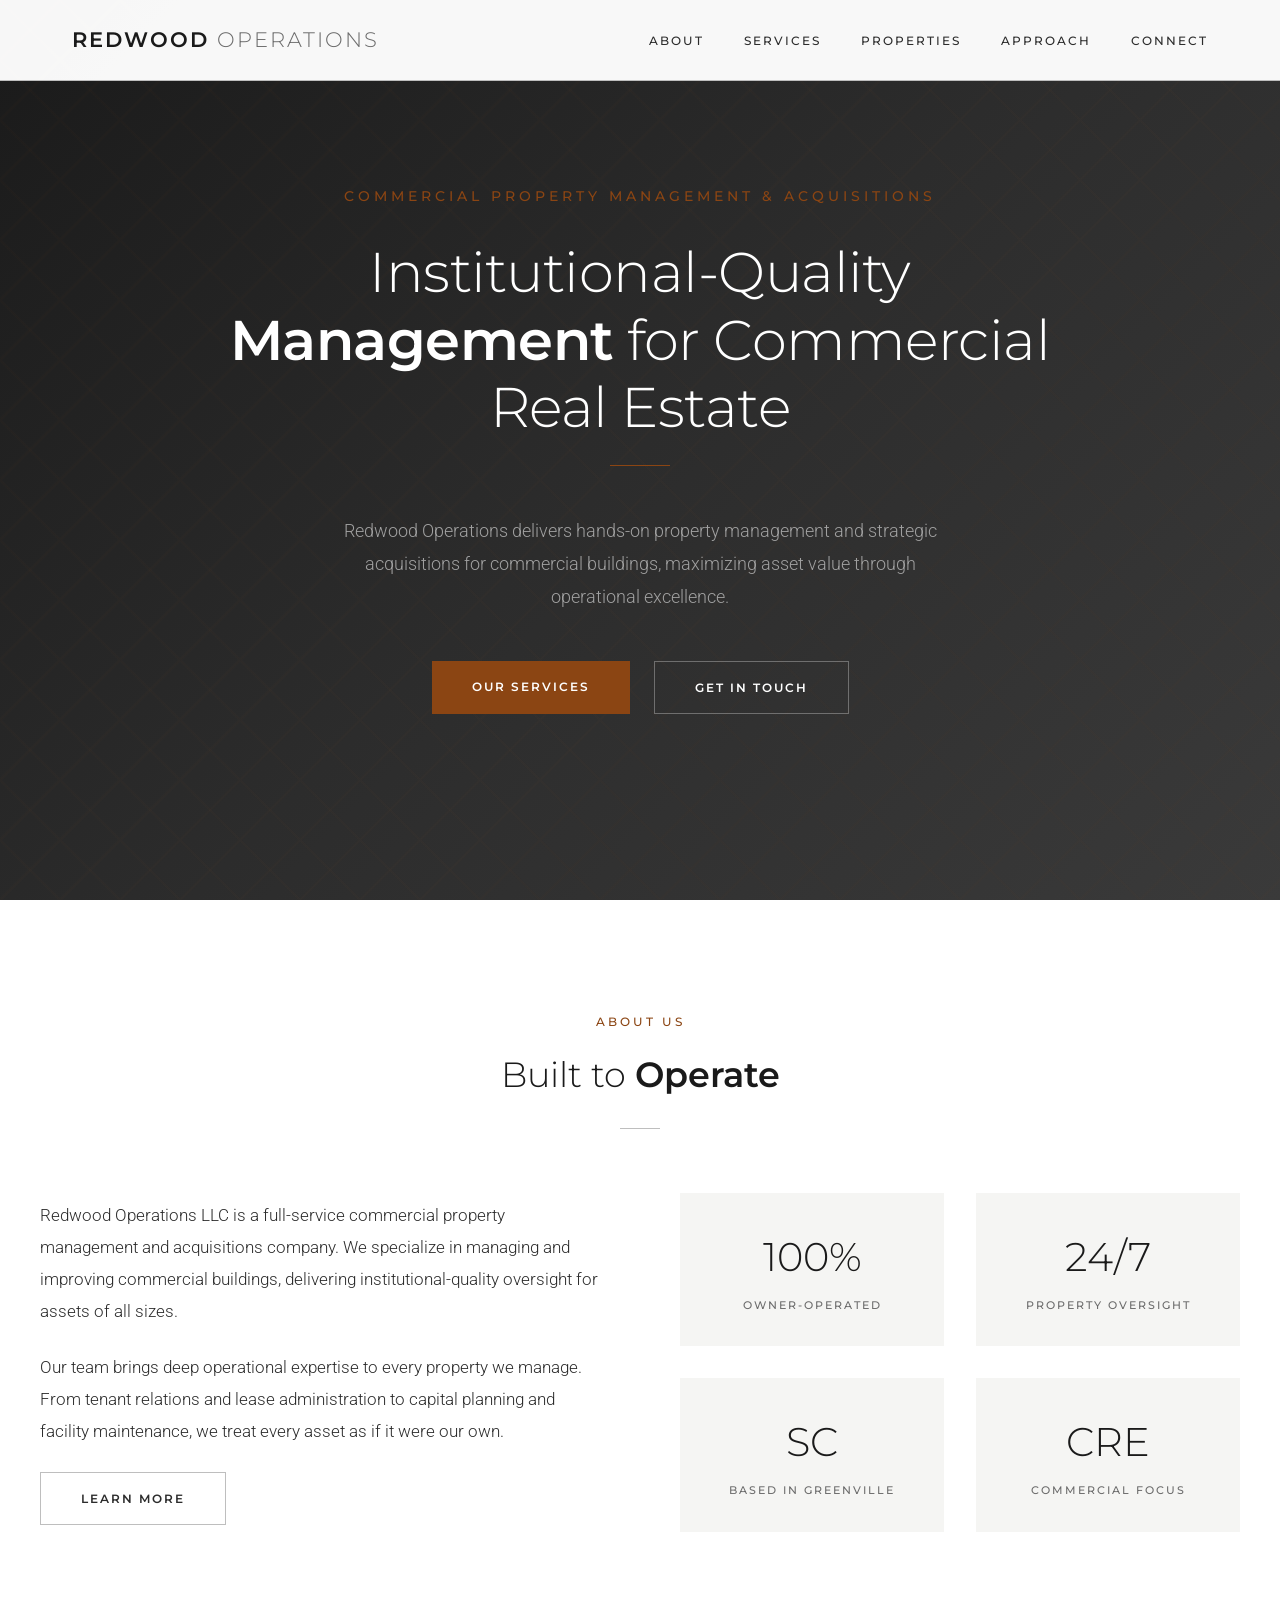
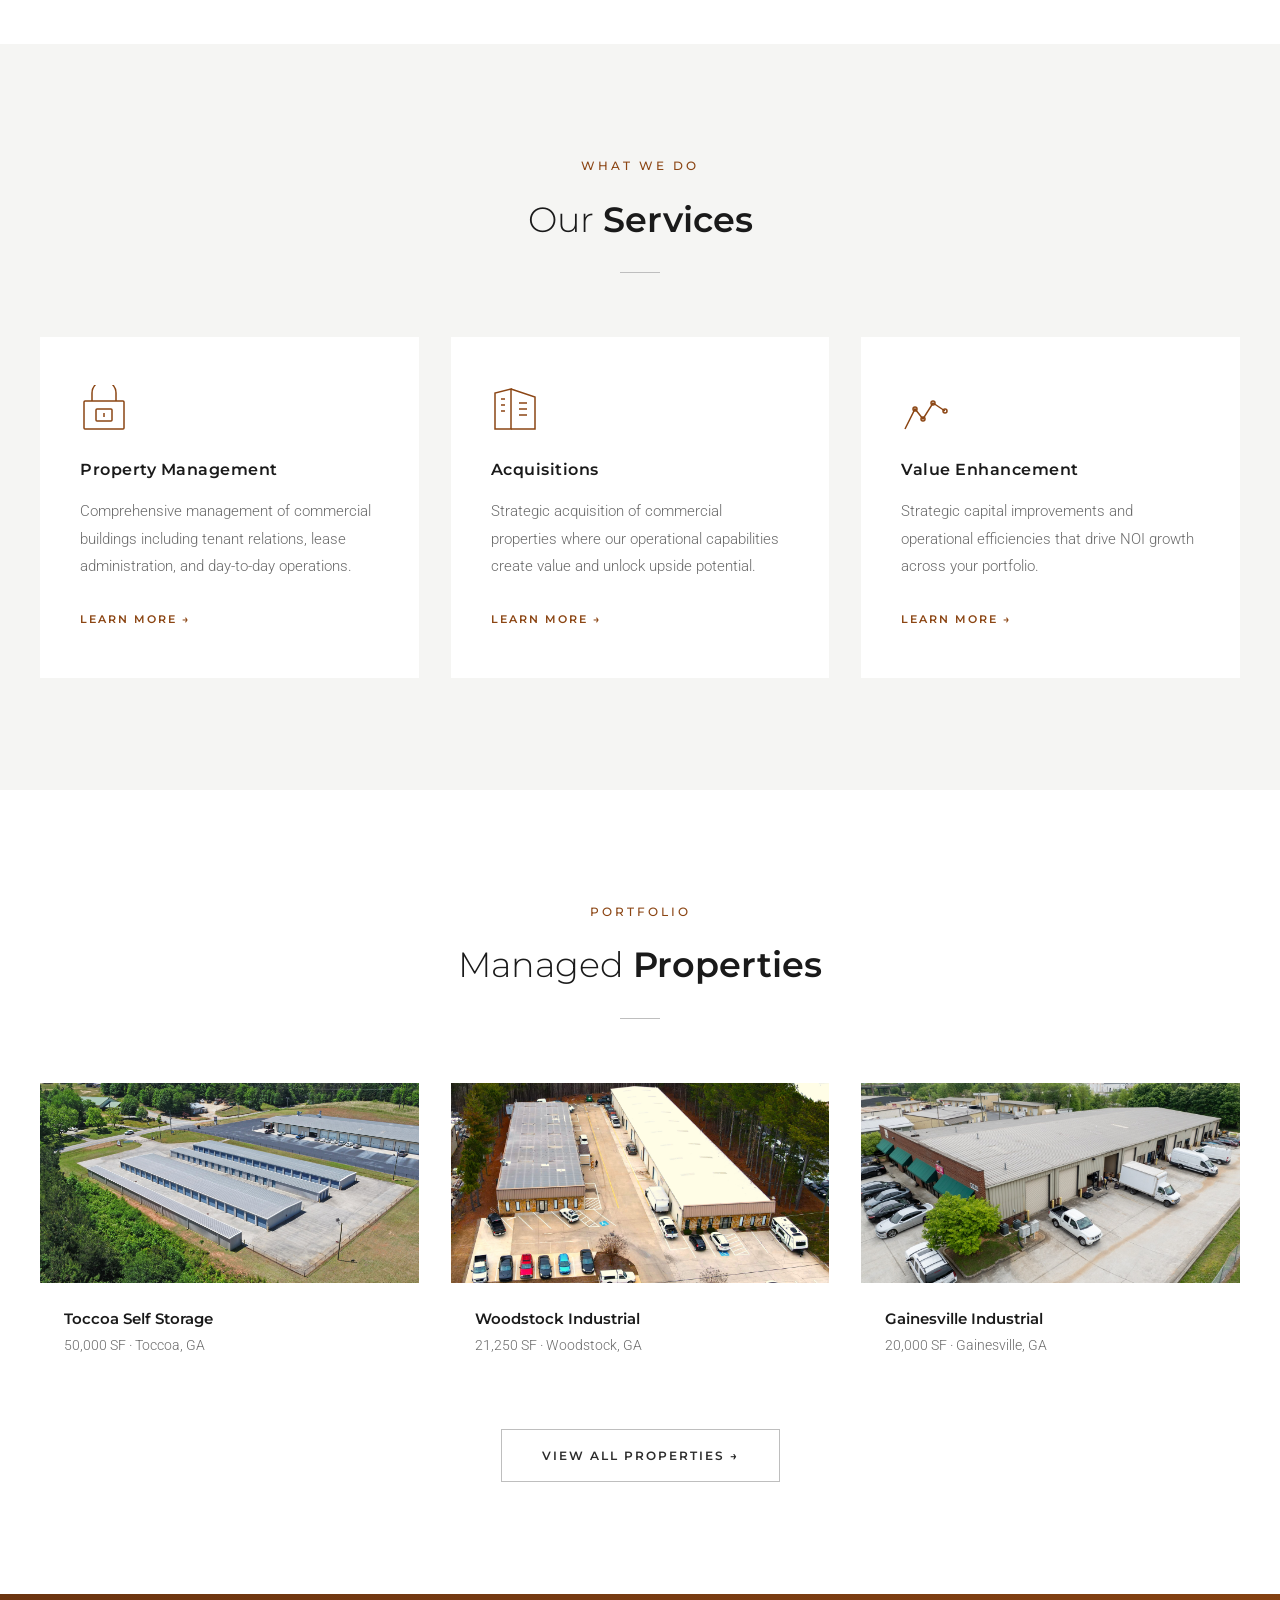
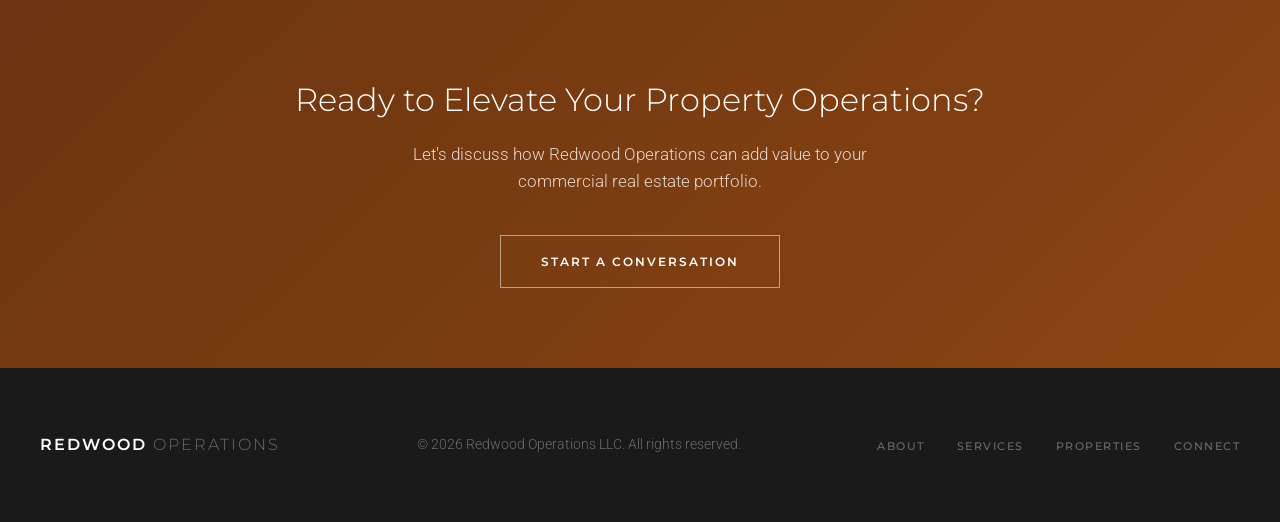
==== index.html @ e21bac78 "Initial commit: Redwood Operations website Static site for redwoodoperations.com — company pages, pr" ====
<!DOCTYPE html>
<html lang="en">
<head>
  <meta charset="UTF-8">
  <meta name="viewport" content="width=device-width, initial-scale=1.0">
  <title>Redwood Operations | Commercial Property Management & Acquisitions</title>
  <meta name="description" content="Redwood Operations LLC specializes in commercial property management and acquisitions, delivering institutional-quality oversight for commercial real estate assets.">
  <link rel="shortcut icon" type="image/x-icon" href="favicon.ico">
  <link rel="apple-touch-icon" href="apple-touch-icon.png">
  <link rel="preconnect" href="https://fonts.googleapis.com">
  <link rel="preconnect" href="https://fonts.gstatic.com" crossorigin>
  <link href="https://fonts.googleapis.com/css2?family=Montserrat:wght@300;400;500;600;700&family=Roboto:wght@300;400;500;700&display=swap" rel="stylesheet">
  <link rel="stylesheet" href="styles.css">
</head>
<body>

  <!-- Navigation -->
  <nav class="nav" id="nav">
    <div class="nav-inner">
      <a href="index.html" class="logo">Redwood <span>Operations</span></a>
      <ul class="nav-links" id="navLinks">
        <li><a href="about.html">About</a></li>
        <li><a href="services.html">Services</a></li>
        <li><a href="properties.html">Properties</a></li>
        <li><a href="approach.html">Approach</a></li>
        <li><a href="connect.html">Connect</a></li>
      </ul>
      <button class="mobile-toggle" id="mobileToggle" aria-label="Toggle navigation">
        <span></span>
        <span></span>
        <span></span>
      </button>
    </div>
  </nav>

  <!-- Hero -->
  <section class="hero" id="home">
    <div class="hero-content">
      <p class="hero-tagline">Commercial Property Management & Acquisitions</p>
      <h1>Institutional-Quality <strong>Management</strong> for Commercial Real Estate</h1>
      <div class="hero-divider"></div>
      <p class="hero-sub">Redwood Operations delivers hands-on property management and strategic acquisitions for commercial buildings, maximizing asset value through operational excellence.</p>
      <div class="btn-group">
        <a href="services.html" class="btn btn-primary">Our Services</a>
        <a href="connect.html" class="btn btn-outline">Get in Touch</a>
      </div>
    </div>
  </section>

  <!-- About Preview -->
  <section class="section about" id="about">
    <div class="section-inner">
      <div class="section-header">
        <p class="section-label">About Us</p>
        <h2 class="section-title">Built to <strong>Operate</strong></h2>
        <div class="section-divider"></div>
      </div>
      <div class="about-grid">
        <div class="about-text">
          <p>Redwood Operations LLC is a full-service commercial property management and acquisitions company. We specialize in managing and improving commercial buildings, delivering institutional-quality oversight for assets of all sizes.</p>
          <p>Our team brings deep operational expertise to every property we manage. From tenant relations and lease administration to capital planning and facility maintenance, we treat every asset as if it were our own.</p>
          <a href="about.html" class="btn btn-outline-dark">Learn More</a>
        </div>
        <div class="about-stats">
          <div class="stat">
            <div class="stat-number">100%</div>
            <div class="stat-label">Owner-Operated</div>
          </div>
          <div class="stat">
            <div class="stat-number">24/7</div>
            <div class="stat-label">Property Oversight</div>
          </div>
          <div class="stat">
            <div class="stat-number">SC</div>
            <div class="stat-label">Based in Greenville</div>
          </div>
          <div class="stat">
            <div class="stat-number">CRE</div>
            <div class="stat-label">Commercial Focus</div>
          </div>
        </div>
      </div>
    </div>
  </section>

  <!-- Services Preview -->
  <section class="section services">
    <div class="section-inner">
      <div class="section-header">
        <p class="section-label">What We Do</p>
        <h2 class="section-title">Our <strong>Services</strong></h2>
        <div class="section-divider"></div>
      </div>
      <div class="preview-grid">
        <a href="services.html" class="preview-card">
          <div class="service-icon">
            <svg viewBox="0 0 48 48" xmlns="http://www.w3.org/2000/svg">
              <rect x="4" y="16" width="40" height="28" rx="1"/>
              <path d="M12 16V8a12 12 0 0 1 24 0v8"/>
              <rect x="16" y="24" width="16" height="12" rx="1"/>
              <line x1="24" y1="28" x2="24" y2="32"/>
            </svg>
          </div>
          <h3>Property Management</h3>
          <p>Comprehensive management of commercial buildings including tenant relations, lease administration, and day-to-day operations.</p>
          <span class="card-link">Learn More &rarr;</span>
        </a>
        <a href="services.html" class="preview-card">
          <div class="service-icon">
            <svg viewBox="0 0 48 48" xmlns="http://www.w3.org/2000/svg">
              <path d="M4 44V8l16-4v40z"/>
              <path d="M20 4l24 8v32H20"/>
              <line x1="10" y1="14" x2="14" y2="14"/>
              <line x1="10" y1="20" x2="14" y2="20"/>
              <line x1="10" y1="26" x2="14" y2="26"/>
              <line x1="28" y1="18" x2="36" y2="18"/>
              <line x1="28" y1="24" x2="36" y2="24"/>
              <line x1="28" y1="30" x2="36" y2="30"/>
            </svg>
          </div>
          <h3>Acquisitions</h3>
          <p>Strategic acquisition of commercial properties where our operational capabilities create value and unlock upside potential.</p>
          <span class="card-link">Learn More &rarr;</span>
        </a>
        <a href="services.html" class="preview-card">
          <div class="service-icon">
            <svg viewBox="0 0 48 48" xmlns="http://www.w3.org/2000/svg">
              <path d="M4 44l10-20 8 10 10-16 12 8"/>
              <circle cx="14" cy="24" r="2"/>
              <circle cx="22" cy="34" r="2"/>
              <circle cx="32" cy="18" r="2"/>
              <circle cx="44" cy="26" r="2"/>
            </svg>
          </div>
          <h3>Value Enhancement</h3>
          <p>Strategic capital improvements and operational efficiencies that drive NOI growth across your portfolio.</p>
          <span class="card-link">Learn More &rarr;</span>
        </a>
      </div>
    </div>
  </section>

  <!-- Properties Preview -->
  <section class="section properties">
    <div class="section-inner">
      <div class="section-header">
        <p class="section-label">Portfolio</p>
        <h2 class="section-title">Managed <strong>Properties</strong></h2>
        <div class="section-divider"></div>
      </div>
      <div class="property-preview-grid">
        <div class="property-preview-card">
          <img src="images/toccoa-storage.jpg" alt="Toccoa Self Storage aerial view" class="property-preview-img">
          <div class="property-preview-body">
            <h3>Toccoa Self Storage</h3>
            <p>50,000 SF &middot; Toccoa, GA</p>
          </div>
        </div>
        <div class="property-preview-card">
          <img src="images/woodstock-industrial.jpg" alt="Woodstock Industrial aerial view" class="property-preview-img">
          <div class="property-preview-body">
            <h3>Woodstock Industrial</h3>
            <p>21,250 SF &middot; Woodstock, GA</p>
          </div>
        </div>
        <div class="property-preview-card">
          <img src="images/gainesville-industrial.jpg" alt="Gainesville Industrial aerial view" class="property-preview-img">
          <div class="property-preview-body">
            <h3>Gainesville Industrial</h3>
            <p>20,000 SF &middot; Gainesville, GA</p>
          </div>
        </div>
      </div>
      <div style="text-align: center; margin-top: 3rem;">
        <a href="properties.html" class="btn btn-outline-dark">View All Properties &rarr;</a>
      </div>
    </div>
  </section>

  <!-- CTA Banner -->
  <section class="cta-banner">
    <h2>Ready to Elevate Your Property Operations?</h2>
    <p>Let's discuss how Redwood Operations can add value to your commercial real estate portfolio.</p>
    <a href="connect.html" class="btn btn-outline">Start a Conversation</a>
  </section>

  <!-- Footer -->
  <footer class="footer">
    <div class="footer-inner">
      <a href="index.html" class="footer-logo">Redwood <span>Operations</span></a>
      <p class="footer-text">&copy; 2026 Redwood Operations LLC. All rights reserved.</p>
      <ul class="footer-links">
        <li><a href="about.html">About</a></li>
        <li><a href="services.html">Services</a></li>
        <li><a href="properties.html">Properties</a></li>
        <li><a href="connect.html">Connect</a></li>
      </ul>
    </div>
  </footer>

  <script>
    const nav = document.getElementById('nav');
    window.addEventListener('scroll', () => {
      nav.classList.toggle('scrolled', window.scrollY > 50);
    });

    const mobileToggle = document.getElementById('mobileToggle');
    const navLinks = document.getElementById('navLinks');
    mobileToggle.addEventListener('click', () => {
      navLinks.classList.toggle('active');
    });

    navLinks.querySelectorAll('a').forEach(link => {
      link.addEventListener('click', () => {
        navLinks.classList.remove('active');
      });
    });
  </script>
</body>
</html>
---- styles.css ----
*, *::before, *::after {
  margin: 0;
  padding: 0;
  box-sizing: border-box;
}

:root {
  --color-dark: #1a1a1a;
  --color-body: #2c2c2c;
  --color-mid: #6b6b6b;
  --color-light: #a0a0a0;
  --color-border: #bebebe;
  --color-bg-light: #f5f5f3;
  --color-white: #ffffff;
  --color-accent: #8b4513;
  --color-accent-dark: #6b3410;
  --font-heading: 'Montserrat', sans-serif;
  --font-body: 'Roboto', sans-serif;
}

html {
  scroll-behavior: smooth;
}

body {
  font-family: var(--font-body);
  color: var(--color-body);
  line-height: 1.6;
  -webkit-font-smoothing: antialiased;
}

/* Navigation */
.nav {
  position: fixed;
  top: 0;
  left: 0;
  right: 0;
  z-index: 100;
  background: rgba(255, 255, 255, 0.97);
  border-bottom: 1px solid var(--color-border);
  transition: box-shadow 0.3s ease;
}

.nav.scrolled {
  box-shadow: 0 2px 20px rgba(0, 0, 0, 0.08);
}

.nav-inner {
  max-width: 1200px;
  margin: 0 auto;
  padding: 0 2rem;
  display: flex;
  align-items: center;
  justify-content: space-between;
  height: 80px;
}

.logo {
  font-family: var(--font-heading);
  font-size: 1.3rem;
  font-weight: 600;
  letter-spacing: 2px;
  color: var(--color-dark);
  text-decoration: none;
  text-transform: uppercase;
}

.logo span {
  font-weight: 300;
  color: var(--color-mid);
}

.nav-links {
  display: flex;
  align-items: center;
  gap: 2.5rem;
  list-style: none;
}

.nav-links a {
  font-family: var(--font-heading);
  font-size: 0.75rem;
  font-weight: 500;
  letter-spacing: 2px;
  text-transform: uppercase;
  color: var(--color-body);
  text-decoration: none;
  transition: color 0.3s ease;
}

.nav-links a:hover,
.nav-links a.active {
  color: var(--color-accent);
}

.mobile-toggle {
  display: none;
  background: none;
  border: none;
  cursor: pointer;
  padding: 0.5rem;
}

.mobile-toggle span {
  display: block;
  width: 24px;
  height: 2px;
  background: var(--color-dark);
  margin: 5px 0;
  transition: all 0.3s ease;
}

/* Hero */
.hero {
  position: relative;
  min-height: 100vh;
  display: flex;
  align-items: center;
  justify-content: center;
  background: linear-gradient(135deg, #1a1a1a 0%, #2c2c2c 50%, #3a3a3a 100%);
  overflow: hidden;
}

.hero::before {
  content: '';
  position: absolute;
  top: 0;
  left: 0;
  right: 0;
  bottom: 0;
  background:
    linear-gradient(45deg, transparent 48%, rgba(139, 69, 19, 0.03) 49%, rgba(139, 69, 19, 0.03) 51%, transparent 52%),
    linear-gradient(-45deg, transparent 48%, rgba(139, 69, 19, 0.03) 49%, rgba(139, 69, 19, 0.03) 51%, transparent 52%);
  background-size: 60px 60px;
}

.hero-content {
  position: relative;
  text-align: center;
  padding: 2rem;
  max-width: 900px;
}

.hero-tagline {
  font-family: var(--font-heading);
  font-size: 0.85rem;
  font-weight: 500;
  letter-spacing: 4px;
  text-transform: uppercase;
  color: var(--color-accent);
  margin-bottom: 2rem;
}

.hero h1 {
  font-family: var(--font-heading);
  font-size: 3.5rem;
  font-weight: 300;
  color: var(--color-white);
  line-height: 1.2;
  margin-bottom: 1.5rem;
  letter-spacing: -0.5px;
}

.hero h1 strong {
  font-weight: 600;
}

.hero-sub {
  font-family: var(--font-body);
  font-size: 1.15rem;
  font-weight: 300;
  color: var(--color-light);
  max-width: 600px;
  margin: 0 auto 3rem;
  line-height: 1.8;
}

.hero-divider {
  width: 60px;
  height: 1px;
  background: var(--color-accent);
  margin: 0 auto 3rem;
}

/* Page Hero (subpages) */
.page-hero {
  position: relative;
  padding: 10rem 2rem 5rem;
  background: linear-gradient(135deg, #1a1a1a 0%, #2c2c2c 50%, #3a3a3a 100%);
  text-align: center;
  overflow: hidden;
}

.page-hero::before {
  content: '';
  position: absolute;
  top: 0;
  left: 0;
  right: 0;
  bottom: 0;
  background:
    linear-gradient(45deg, transparent 48%, rgba(139, 69, 19, 0.03) 49%, rgba(139, 69, 19, 0.03) 51%, transparent 52%),
    linear-gradient(-45deg, transparent 48%, rgba(139, 69, 19, 0.03) 49%, rgba(139, 69, 19, 0.03) 51%, transparent 52%);
  background-size: 60px 60px;
}

.page-hero-content {
  position: relative;
  max-width: 800px;
  margin: 0 auto;
}

.page-hero-label {
  font-family: var(--font-heading);
  font-size: 0.75rem;
  font-weight: 500;
  letter-spacing: 4px;
  text-transform: uppercase;
  color: var(--color-accent);
  margin-bottom: 1.5rem;
}

.page-hero h1 {
  font-family: var(--font-heading);
  font-size: 3rem;
  font-weight: 300;
  color: var(--color-white);
  line-height: 1.2;
  margin-bottom: 1.5rem;
}

.page-hero h1 strong {
  font-weight: 600;
}

.page-hero p {
  font-size: 1.1rem;
  font-weight: 300;
  color: var(--color-light);
  line-height: 1.8;
  max-width: 600px;
  margin: 0 auto;
}

.page-hero-divider {
  width: 60px;
  height: 1px;
  background: var(--color-accent);
  margin: 1.5rem auto 0;
}

/* Buttons */
.btn-group {
  display: flex;
  gap: 1.5rem;
  justify-content: center;
  flex-wrap: wrap;
}

.btn {
  font-family: var(--font-heading);
  font-size: 0.75rem;
  font-weight: 600;
  letter-spacing: 2px;
  text-transform: uppercase;
  padding: 1rem 2.5rem;
  text-decoration: none;
  transition: all 0.3s ease;
  cursor: pointer;
  border: none;
  display: inline-block;
}

.btn-primary {
  background: var(--color-accent);
  color: var(--color-white);
}

.btn-primary:hover {
  background: var(--color-accent-dark);
}

.btn-outline {
  background: transparent;
  color: var(--color-white);
  border: 1px solid rgba(255, 255, 255, 0.3);
}

.btn-outline:hover {
  border-color: var(--color-white);
}

.btn-outline-dark {
  background: transparent;
  color: var(--color-body);
  border: 1px solid var(--color-border);
}

.btn-outline-dark:hover {
  border-color: var(--color-accent);
  color: var(--color-accent);
}

/* Sections */
.section {
  padding: 7rem 2rem;
}

.section-inner {
  max-width: 1200px;
  margin: 0 auto;
}

.section-header {
  text-align: center;
  margin-bottom: 4rem;
}

.section-label {
  font-family: var(--font-heading);
  font-size: 0.75rem;
  font-weight: 500;
  letter-spacing: 3px;
  text-transform: uppercase;
  color: var(--color-accent);
  margin-bottom: 1rem;
}

.section-title {
  font-family: var(--font-heading);
  font-size: 2.2rem;
  font-weight: 300;
  color: var(--color-dark);
  margin-bottom: 1rem;
}

.section-title strong {
  font-weight: 600;
}

.section-divider {
  width: 40px;
  height: 1px;
  background: var(--color-border);
  margin: 1.5rem auto 0;
}

/* About */
.about {
  background: var(--color-white);
}

.about-grid {
  display: grid;
  grid-template-columns: 1fr 1fr;
  gap: 5rem;
  align-items: center;
}

.about-text p {
  font-size: 1.05rem;
  font-weight: 300;
  color: var(--color-body);
  line-height: 1.9;
  margin-bottom: 1.5rem;
}

.about-stats {
  display: grid;
  grid-template-columns: 1fr 1fr;
  gap: 2rem;
}

.stat {
  padding: 2rem;
  background: var(--color-bg-light);
  text-align: center;
}

.stat-number {
  font-family: var(--font-heading);
  font-size: 2.5rem;
  font-weight: 300;
  color: var(--color-dark);
  margin-bottom: 0.5rem;
}

.stat-label {
  font-family: var(--font-heading);
  font-size: 0.7rem;
  font-weight: 500;
  letter-spacing: 2px;
  text-transform: uppercase;
  color: var(--color-mid);
}

/* Founder */
.founder-section {
  background: var(--color-bg-light);
}

.founder-grid {
  display: grid;
  grid-template-columns: 350px 1fr;
  gap: 4rem;
  align-items: start;
}

.founder-photo {
  width: 100%;
  aspect-ratio: 3 / 4;
  object-fit: cover;
  display: block;
}

.founder-text h3 {
  font-family: var(--font-heading);
  font-size: 1.5rem;
  font-weight: 600;
  color: var(--color-dark);
  margin-bottom: 0.25rem;
}

.founder-role {
  font-family: var(--font-heading);
  font-size: 0.75rem;
  font-weight: 500;
  letter-spacing: 2px;
  text-transform: uppercase;
  color: var(--color-accent);
  margin-bottom: 2rem;
}

.founder-text p {
  font-size: 1.05rem;
  font-weight: 300;
  color: var(--color-body);
  line-height: 1.9;
  margin-bottom: 1.5rem;
}

.press-section {
  margin-top: 2.5rem;
  padding-top: 2.5rem;
  border-top: 1px solid var(--color-border);
}

.press-label {
  font-family: var(--font-heading);
  font-size: 0.7rem;
  font-weight: 600;
  letter-spacing: 2px;
  text-transform: uppercase;
  color: var(--color-dark);
  margin-bottom: 1.25rem;
}

.press-list {
  list-style: none;
  display: flex;
  flex-direction: column;
  gap: 1rem;
}

.press-link {
  display: flex;
  align-items: center;
  gap: 0.75rem;
  text-decoration: none;
  padding: 1rem 1.25rem;
  background: var(--color-white);
  transition: transform 0.2s ease, box-shadow 0.2s ease;
}

.press-link:hover {
  transform: translateX(4px);
  box-shadow: 0 4px 20px rgba(0, 0, 0, 0.06);
}

.press-link-source {
  font-family: var(--font-heading);
  font-size: 0.65rem;
  font-weight: 600;
  letter-spacing: 1px;
  text-transform: uppercase;
  color: var(--color-accent);
  white-space: nowrap;
}

.press-link-title {
  font-size: 0.95rem;
  font-weight: 400;
  color: var(--color-body);
  line-height: 1.4;
}

.press-link-arrow {
  margin-left: auto;
  font-size: 1.1rem;
  color: var(--color-light);
  flex-shrink: 0;
}

/* Contact Simple */
.contact-simple {
  text-align: center;
  max-width: 600px;
  margin: 0 auto;
}

.contact-simple h3 {
  font-family: var(--font-heading);
  font-size: 1.2rem;
  font-weight: 600;
  color: var(--color-dark);
  margin-bottom: 1.5rem;
}

.contact-simple p {
  font-size: 1.05rem;
  font-weight: 300;
  color: var(--color-mid);
  line-height: 1.9;
  margin-bottom: 2.5rem;
}

.contact-email-link {
  display: inline-flex;
  align-items: center;
  gap: 0.75rem;
  text-decoration: none;
  font-family: var(--font-heading);
  font-size: 1.3rem;
  font-weight: 500;
  color: var(--color-accent);
  letter-spacing: 0.5px;
  transition: color 0.3s ease;
}

.contact-email-link:hover {
  color: var(--color-accent-dark);
}

.contact-email-link svg {
  width: 28px;
  height: 28px;
  stroke: currentColor;
  fill: none;
  stroke-width: 1.5;
}

.contact-location {
  margin-top: 2rem;
  font-size: 0.95rem;
  font-weight: 300;
  color: var(--color-light);
}

@media (max-width: 768px) {
  .founder-grid {
    grid-template-columns: 1fr;
    gap: 2.5rem;
  }

  .founder-photo {
    max-width: 300px;
    margin: 0 auto;
  }
}

/* Services */
.services {
  background: var(--color-bg-light);
}

.services-grid {
  display: grid;
  grid-template-columns: repeat(3, 1fr);
  gap: 2rem;
}

.service-card {
  background: var(--color-white);
  padding: 3rem 2.5rem;
  transition: transform 0.3s ease, box-shadow 0.3s ease;
}

.service-card:hover {
  transform: translateY(-4px);
  box-shadow: 0 10px 40px rgba(0, 0, 0, 0.06);
}

.service-icon {
  width: 48px;
  height: 48px;
  margin-bottom: 1.5rem;
}

.service-icon svg {
  width: 100%;
  height: 100%;
  stroke: var(--color-accent);
  fill: none;
  stroke-width: 1.5;
}

.service-card h3 {
  font-family: var(--font-heading);
  font-size: 1rem;
  font-weight: 600;
  color: var(--color-dark);
  margin-bottom: 1rem;
  letter-spacing: 0.5px;
}

.service-card p {
  font-size: 0.95rem;
  font-weight: 300;
  color: var(--color-mid);
  line-height: 1.8;
}

/* Properties */
.properties {
  background: var(--color-white);
}

.properties-grid {
  display: grid;
  grid-template-columns: repeat(3, 1fr);
  gap: 2rem;
}

.property-card {
  background: var(--color-bg-light);
  overflow: hidden;
  transition: transform 0.3s ease, box-shadow 0.3s ease;
}

.property-card:hover {
  transform: translateY(-4px);
  box-shadow: 0 10px 40px rgba(0, 0, 0, 0.08);
}

.property-card-img {
  width: 100%;
  height: 220px;
  object-fit: cover;
  display: block;
}

.property-card-body {
  padding: 2rem;
}

.property-tag {
  display: inline-block;
  font-family: var(--font-heading);
  font-size: 0.65rem;
  font-weight: 600;
  letter-spacing: 1.5px;
  text-transform: uppercase;
  color: var(--color-accent);
  background: rgba(139, 69, 19, 0.08);
  padding: 0.35rem 0.75rem;
  margin-bottom: 1rem;
}

.property-card h3 {
  font-family: var(--font-heading);
  font-size: 1.05rem;
  font-weight: 600;
  color: var(--color-dark);
  margin-bottom: 0.75rem;
  letter-spacing: 0.5px;
}

.property-meta {
  display: flex;
  flex-direction: column;
  gap: 0.5rem;
  margin-bottom: 1rem;
}

.property-meta-item {
  display: flex;
  align-items: center;
  gap: 0.5rem;
  font-size: 0.85rem;
  font-weight: 300;
  color: var(--color-mid);
}

.property-meta-item svg {
  width: 16px;
  height: 16px;
  stroke: var(--color-accent);
  fill: none;
  stroke-width: 1.5;
  flex-shrink: 0;
}

.property-card p {
  font-size: 0.9rem;
  font-weight: 300;
  color: var(--color-mid);
  line-height: 1.8;
}

/* Approach */
.approach {
  background: var(--color-dark);
  color: var(--color-white);
}

.approach .section-title {
  color: var(--color-white);
}

.approach-grid {
  display: grid;
  grid-template-columns: repeat(4, 1fr);
  gap: 2rem;
}

.approach-step {
  text-align: center;
  padding: 2rem 1.5rem;
  position: relative;
}

.step-number {
  font-family: var(--font-heading);
  font-size: 3rem;
  font-weight: 200;
  color: rgba(139, 69, 19, 0.5);
  margin-bottom: 1rem;
}

.approach-step h3 {
  font-family: var(--font-heading);
  font-size: 0.85rem;
  font-weight: 600;
  letter-spacing: 1.5px;
  text-transform: uppercase;
  margin-bottom: 1rem;
}

.approach-step p {
  font-size: 0.9rem;
  font-weight: 300;
  color: var(--color-light);
  line-height: 1.8;
}

/* CTA Banner */
.cta-banner {
  background: linear-gradient(135deg, var(--color-accent-dark) 0%, var(--color-accent) 100%);
  padding: 5rem 2rem;
  text-align: center;
}

.cta-banner h2 {
  font-family: var(--font-heading);
  font-size: 2rem;
  font-weight: 300;
  color: var(--color-white);
  margin-bottom: 1rem;
}

.cta-banner p {
  font-size: 1.05rem;
  font-weight: 300;
  color: rgba(255, 255, 255, 0.8);
  margin-bottom: 2.5rem;
  max-width: 500px;
  margin-left: auto;
  margin-right: auto;
}

.cta-banner .btn-outline {
  border-color: rgba(255, 255, 255, 0.5);
}

.cta-banner .btn-outline:hover {
  border-color: var(--color-white);
  background: rgba(255, 255, 255, 0.1);
}

/* Contact */
.contact {
  background: var(--color-white);
}

.contact-grid {
  display: grid;
  grid-template-columns: 1fr 1fr;
  gap: 5rem;
}

.contact-info h3 {
  font-family: var(--font-heading);
  font-size: 1.2rem;
  font-weight: 600;
  color: var(--color-dark);
  margin-bottom: 1.5rem;
}

.contact-info p {
  font-size: 1rem;
  font-weight: 300;
  color: var(--color-mid);
  line-height: 1.9;
  margin-bottom: 2rem;
}

.contact-detail {
  display: flex;
  align-items: flex-start;
  gap: 1rem;
  margin-bottom: 1.5rem;
}

.contact-detail svg {
  width: 20px;
  height: 20px;
  stroke: var(--color-accent);
  fill: none;
  stroke-width: 1.5;
  flex-shrink: 0;
  margin-top: 2px;
}

.contact-detail-text {
  font-size: 0.95rem;
  color: var(--color-body);
  font-weight: 300;
}

.contact-detail-text strong {
  display: block;
  font-family: var(--font-heading);
  font-size: 0.7rem;
  font-weight: 600;
  letter-spacing: 2px;
  text-transform: uppercase;
  color: var(--color-dark);
  margin-bottom: 0.25rem;
}

.contact-form {
  display: flex;
  flex-direction: column;
  gap: 1.5rem;
}

.form-row {
  display: grid;
  grid-template-columns: 1fr 1fr;
  gap: 1.5rem;
}

.form-group input,
.form-group textarea {
  width: 100%;
  padding: 1rem;
  font-family: var(--font-body);
  font-size: 0.95rem;
  font-weight: 300;
  color: var(--color-body);
  background: var(--color-bg-light);
  border: 1px solid transparent;
  transition: border-color 0.3s ease;
  outline: none;
}

.form-group input:focus,
.form-group textarea:focus {
  border-color: var(--color-accent);
}

.form-group input::placeholder,
.form-group textarea::placeholder {
  color: var(--color-light);
}

.form-group textarea {
  resize: vertical;
  min-height: 150px;
}

.btn-submit {
  align-self: flex-start;
}

/* Homepage Preview Cards */
.preview-grid {
  display: grid;
  grid-template-columns: repeat(3, 1fr);
  gap: 2rem;
}

.preview-card {
  padding: 3rem 2.5rem;
  background: var(--color-white);
  transition: transform 0.3s ease, box-shadow 0.3s ease;
  text-decoration: none;
  display: block;
}

.preview-card:hover {
  transform: translateY(-4px);
  box-shadow: 0 10px 40px rgba(0, 0, 0, 0.06);
}

.preview-card .service-icon {
  margin-bottom: 1.5rem;
}

.preview-card h3 {
  font-family: var(--font-heading);
  font-size: 1rem;
  font-weight: 600;
  color: var(--color-dark);
  margin-bottom: 1rem;
  letter-spacing: 0.5px;
}

.preview-card p {
  font-size: 0.95rem;
  font-weight: 300;
  color: var(--color-mid);
  line-height: 1.8;
  margin-bottom: 1.5rem;
}

.preview-card .card-link {
  font-family: var(--font-heading);
  font-size: 0.7rem;
  font-weight: 600;
  letter-spacing: 2px;
  text-transform: uppercase;
  color: var(--color-accent);
}

/* Homepage Properties Preview */
.property-preview-grid {
  display: grid;
  grid-template-columns: repeat(3, 1fr);
  gap: 2rem;
}

.property-preview-card {
  overflow: hidden;
  background: var(--color-white);
  transition: transform 0.3s ease, box-shadow 0.3s ease;
}

.property-preview-card:hover {
  transform: translateY(-4px);
  box-shadow: 0 10px 40px rgba(0, 0, 0, 0.08);
}

.property-preview-img {
  width: 100%;
  height: 200px;
  object-fit: cover;
  display: block;
}

.property-preview-body {
  padding: 1.5rem;
}

.property-preview-body h3 {
  font-family: var(--font-heading);
  font-size: 0.95rem;
  font-weight: 600;
  color: var(--color-dark);
  margin-bottom: 0.25rem;
}

.property-preview-body p {
  font-size: 0.85rem;
  font-weight: 300;
  color: var(--color-mid);
}

/* About Page Detail */
.about-detail-grid {
  display: grid;
  grid-template-columns: 1fr 1fr;
  gap: 5rem;
  align-items: start;
}

.about-detail-text p {
  font-size: 1.05rem;
  font-weight: 300;
  color: var(--color-body);
  line-height: 1.9;
  margin-bottom: 1.5rem;
}

.about-values {
  display: grid;
  grid-template-columns: 1fr 1fr;
  gap: 2rem;
  margin-top: 3rem;
}

.value-card {
  padding: 2rem;
  background: var(--color-bg-light);
}

.value-card h3 {
  font-family: var(--font-heading);
  font-size: 0.85rem;
  font-weight: 600;
  letter-spacing: 1px;
  text-transform: uppercase;
  color: var(--color-dark);
  margin-bottom: 0.75rem;
}

.value-card p {
  font-size: 0.9rem;
  font-weight: 300;
  color: var(--color-mid);
  line-height: 1.8;
}

/* Footer */
.footer {
  background: var(--color-dark);
  padding: 4rem 2rem;
}

.footer-inner {
  max-width: 1200px;
  margin: 0 auto;
  display: flex;
  justify-content: space-between;
  align-items: center;
}

.footer-logo {
  font-family: var(--font-heading);
  font-size: 1rem;
  font-weight: 600;
  letter-spacing: 2px;
  color: var(--color-white);
  text-transform: uppercase;
  text-decoration: none;
}

.footer-logo span {
  font-weight: 300;
  color: var(--color-mid);
}

.footer-text {
  font-size: 0.85rem;
  font-weight: 300;
  color: var(--color-mid);
}

.footer-links {
  display: flex;
  gap: 2rem;
  list-style: none;
}

.footer-links a {
  font-family: var(--font-heading);
  font-size: 0.7rem;
  font-weight: 500;
  letter-spacing: 1.5px;
  text-transform: uppercase;
  color: var(--color-mid);
  text-decoration: none;
  transition: color 0.3s ease;
}

.footer-links a:hover {
  color: var(--color-white);
}

/* Responsive */
@media (max-width: 1024px) {
  .approach-grid {
    grid-template-columns: repeat(2, 1fr);
  }
}

@media (max-width: 768px) {
  .mobile-toggle {
    display: block;
  }

  .nav-links {
    display: none;
    position: absolute;
    top: 80px;
    left: 0;
    right: 0;
    background: var(--color-white);
    flex-direction: column;
    padding: 2rem;
    border-bottom: 1px solid var(--color-border);
    gap: 1.5rem;
  }

  .nav-links.active {
    display: flex;
  }

  .hero h1 {
    font-size: 2.2rem;
  }

  .hero-sub {
    font-size: 1rem;
  }

  .page-hero h1 {
    font-size: 2rem;
  }

  .about-grid,
  .about-detail-grid,
  .contact-grid {
    grid-template-columns: 1fr;
    gap: 3rem;
  }

  .services-grid,
  .properties-grid,
  .preview-grid,
  .property-preview-grid {
    grid-template-columns: 1fr;
  }

  .approach-grid {
    grid-template-columns: 1fr;
  }

  .about-values {
    grid-template-columns: 1fr;
  }

  .form-row {
    grid-template-columns: 1fr;
  }

  .footer-inner {
    flex-direction: column;
    gap: 1.5rem;
    text-align: center;
  }

  .section {
    padding: 4rem 1.5rem;
  }
}
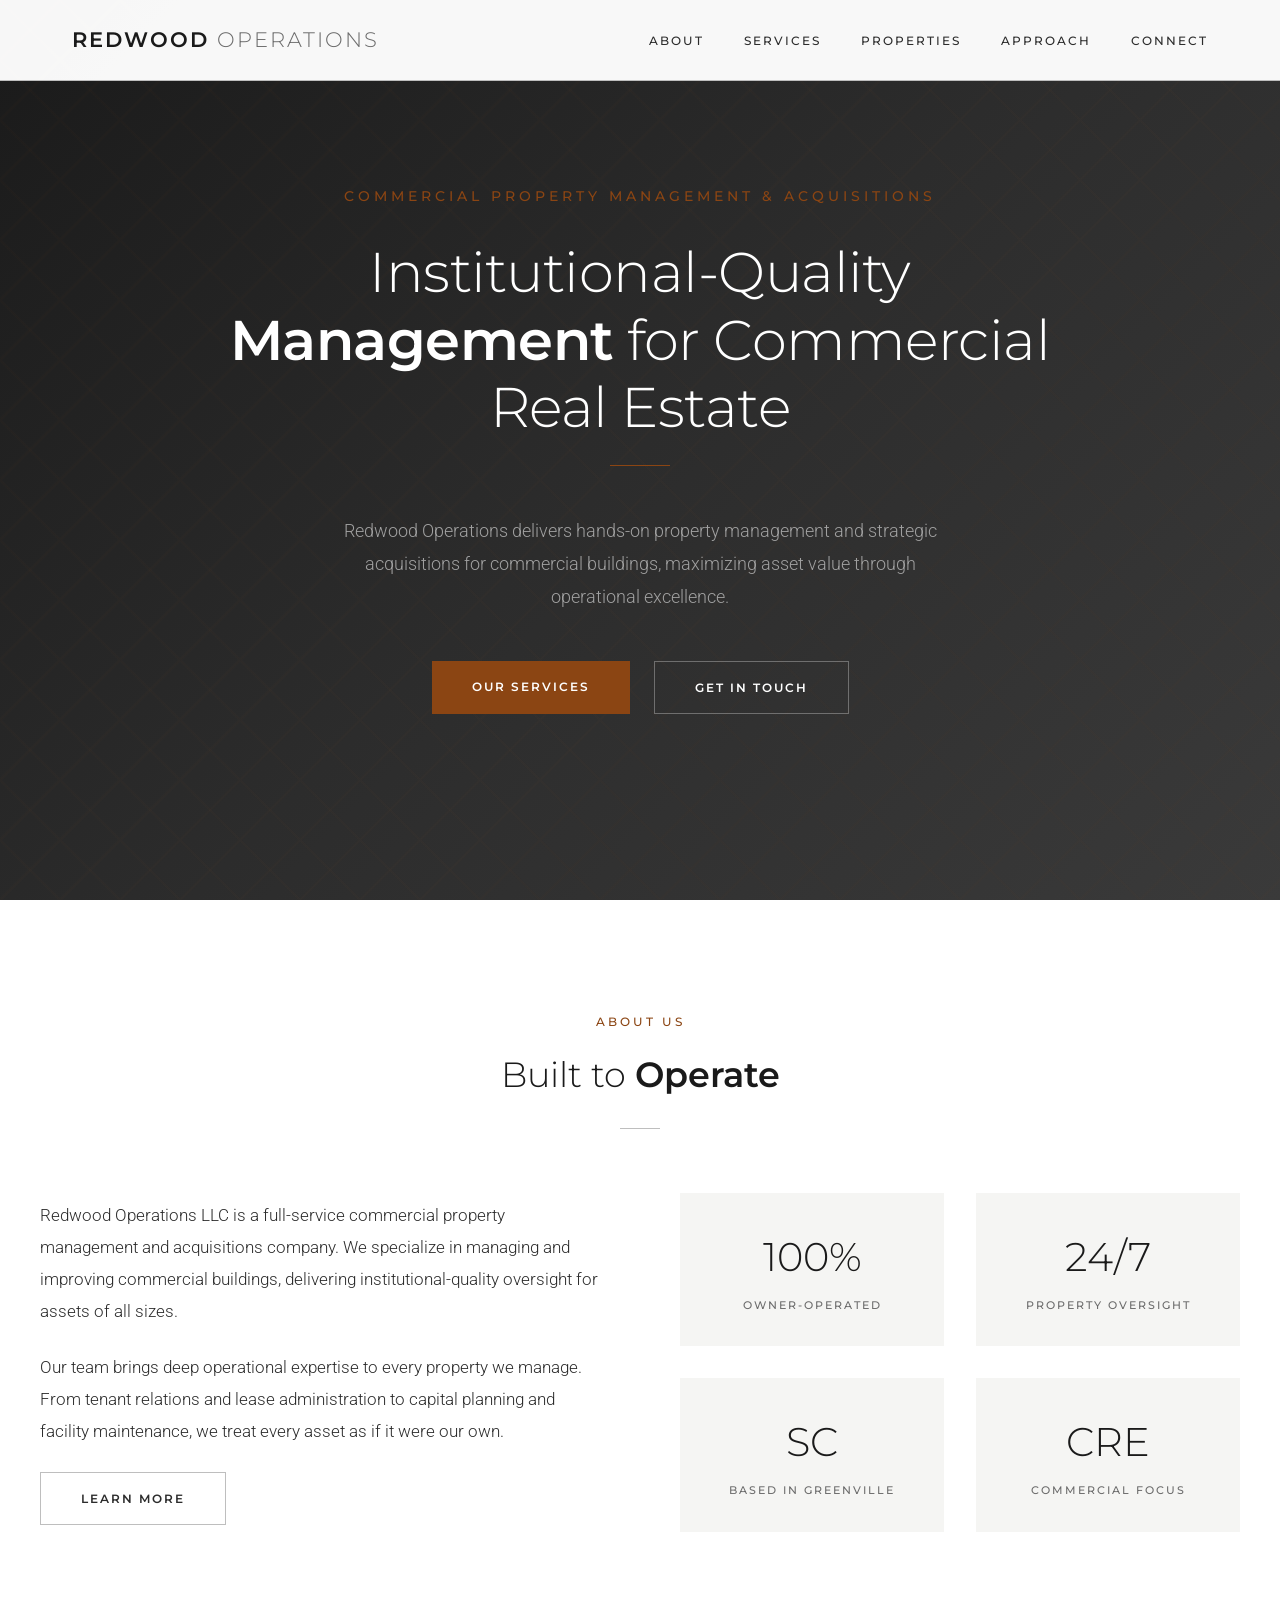
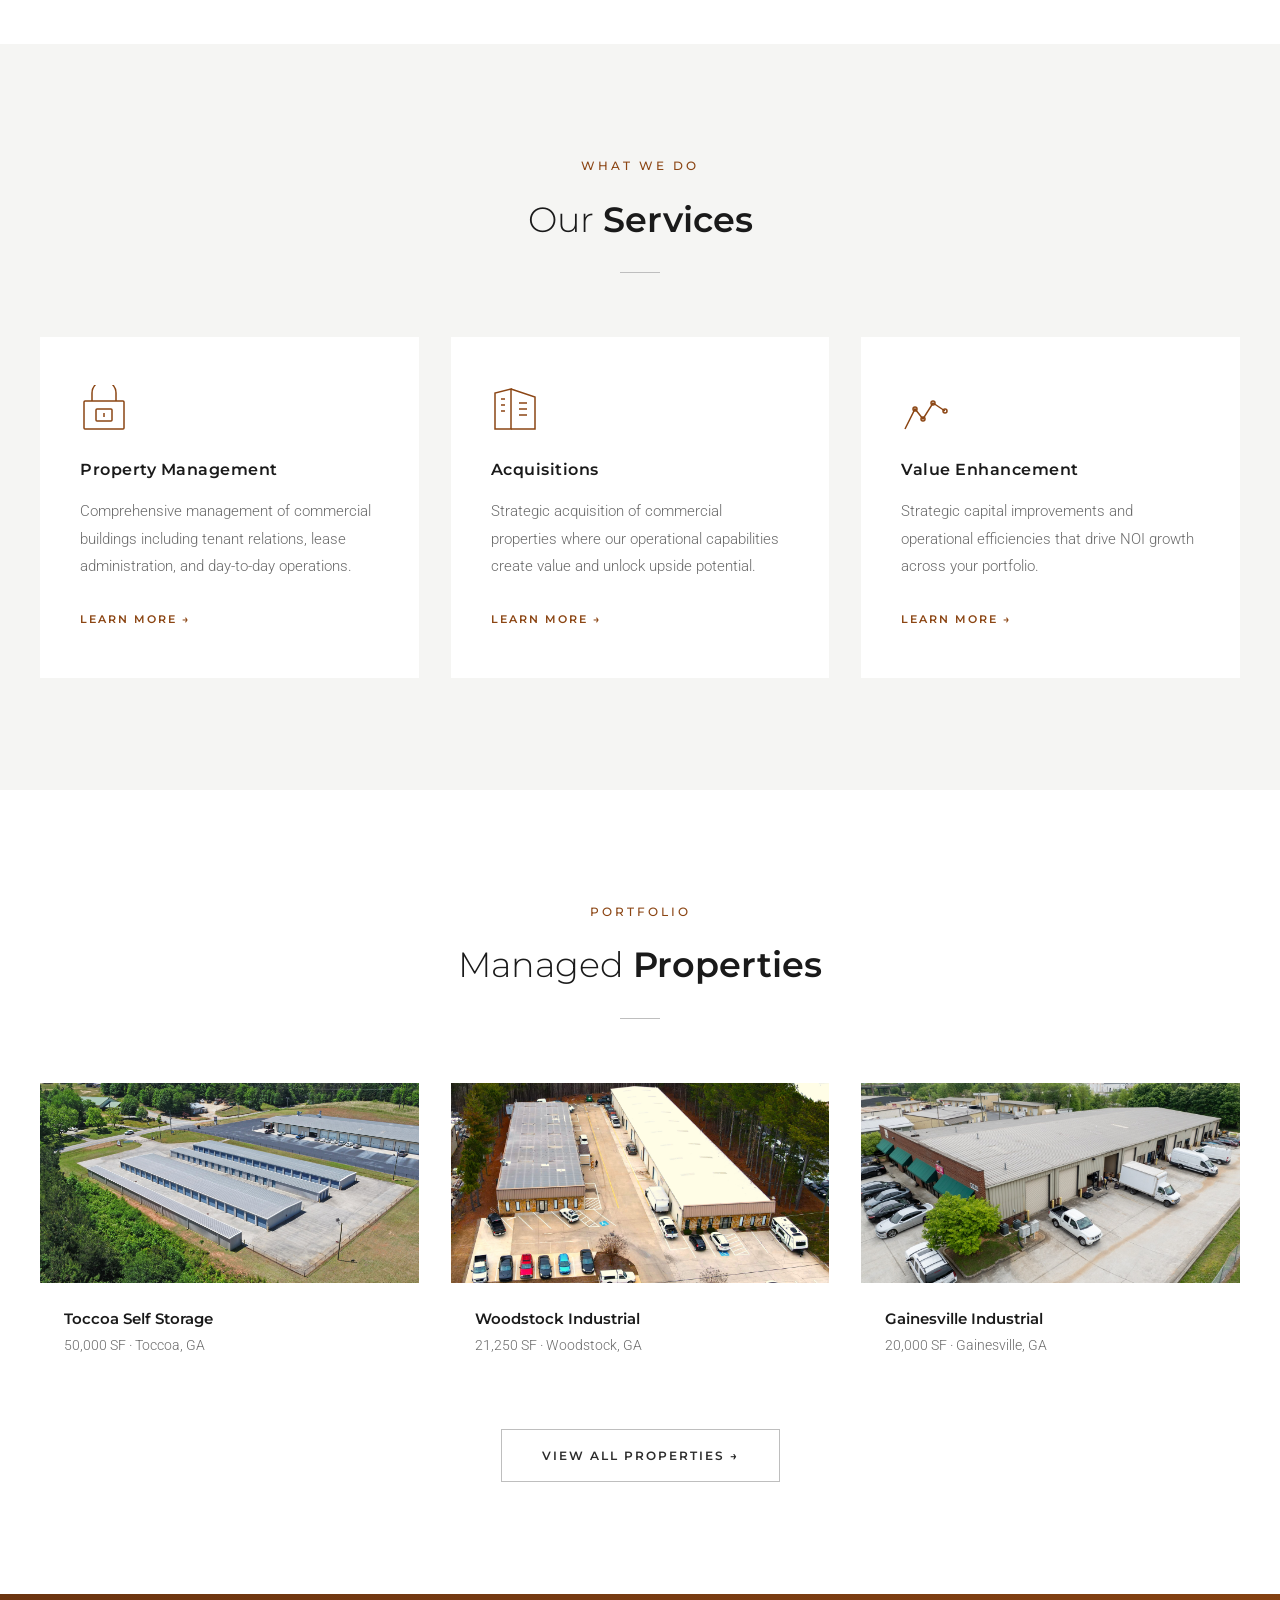
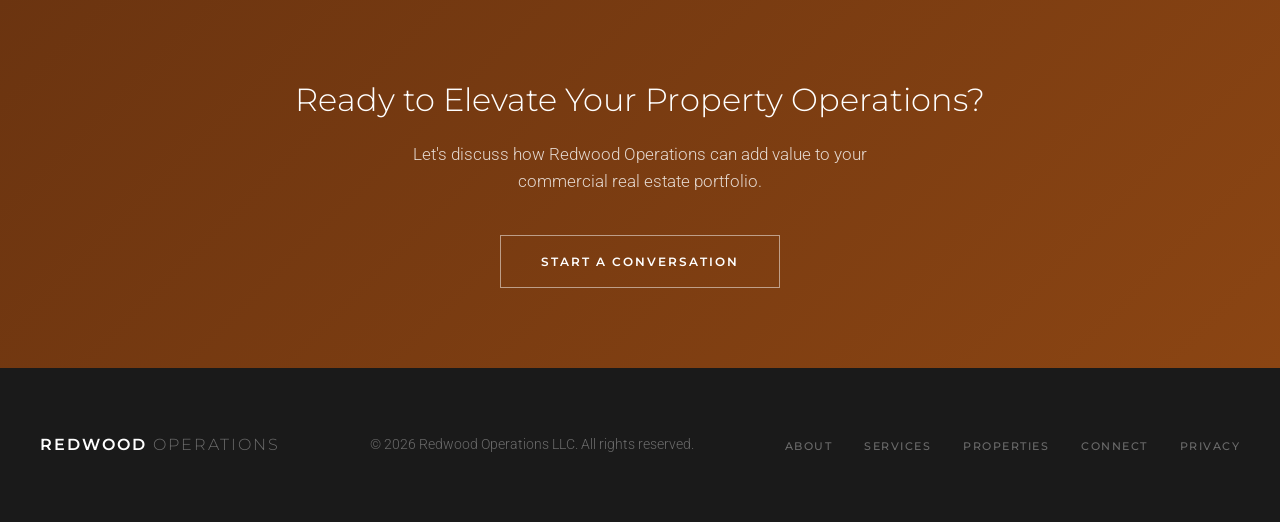
==== commit bcb31b6c: "Privacy policy page, linked from every footer privacy.html covers the website and the team apps (Red" ====
--- a/index.html
+++ b/index.html
@@ -194,6 +194,7 @@
         <li><a href="services.html">Services</a></li>
         <li><a href="properties.html">Properties</a></li>
         <li><a href="connect.html">Connect</a></li>
+        <li><a href="privacy.html">Privacy</a></li>
       </ul>
     </div>
   </footer>
--- a/styles.css
+++ b/styles.css
@@ -1160,6 +1160,12 @@
     text-align: center;
   }
 
+  .footer-links {
+    flex-wrap: wrap;
+    justify-content: center;
+    gap: 0.75rem 1.5rem;
+  }
+
   .section {
     padding: 4rem 1.5rem;
   }
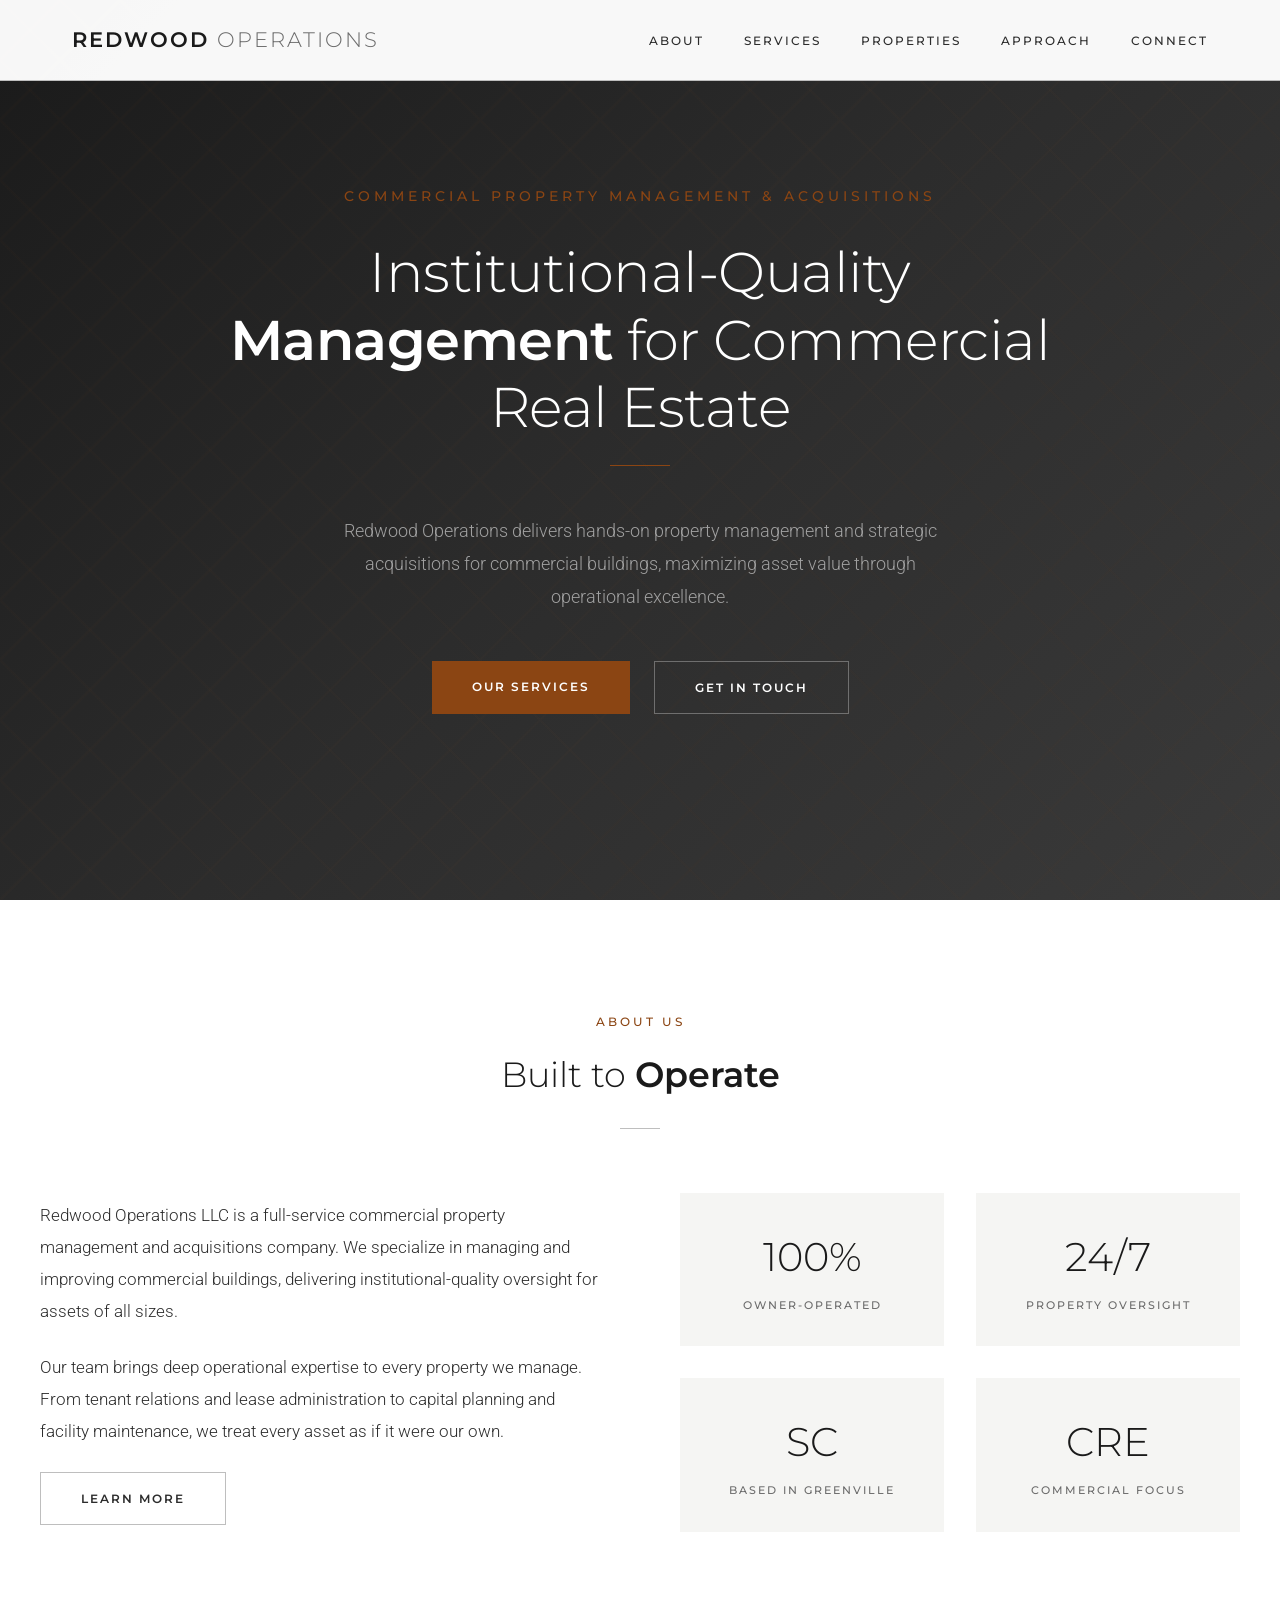
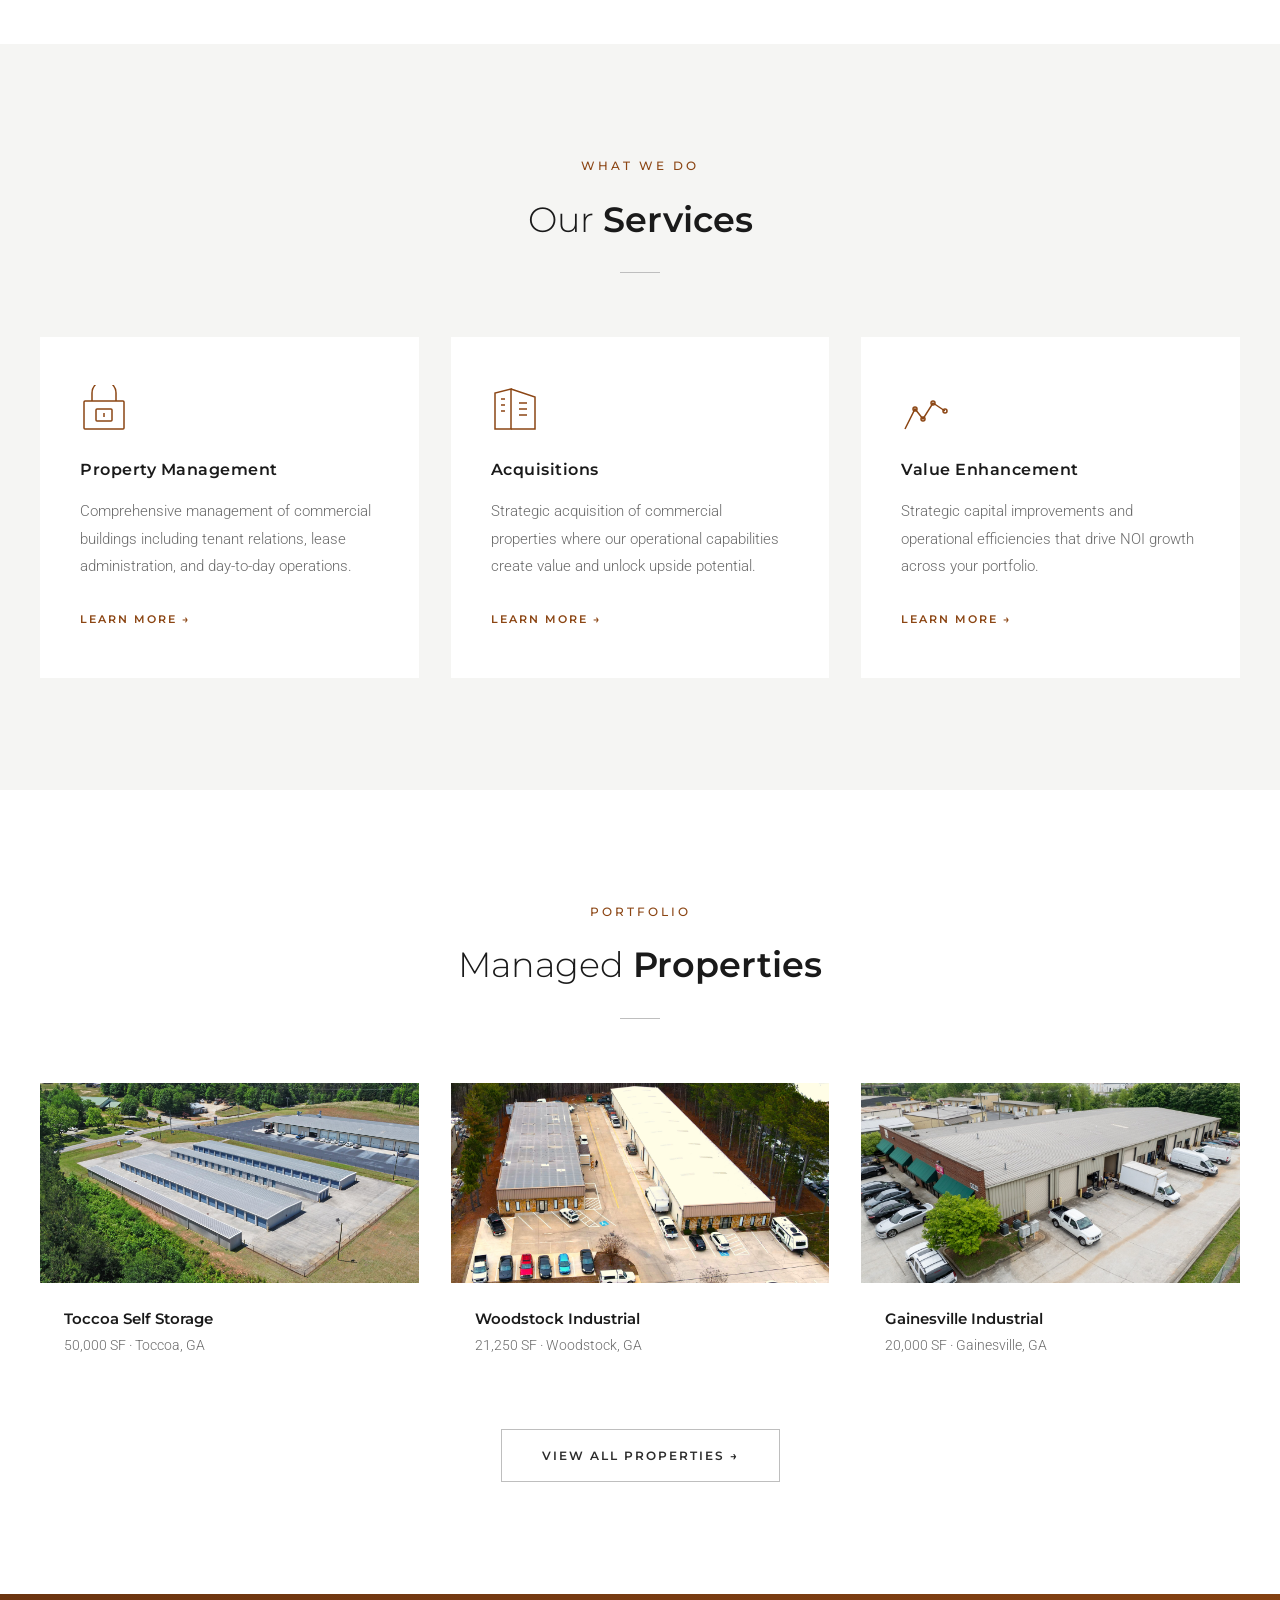
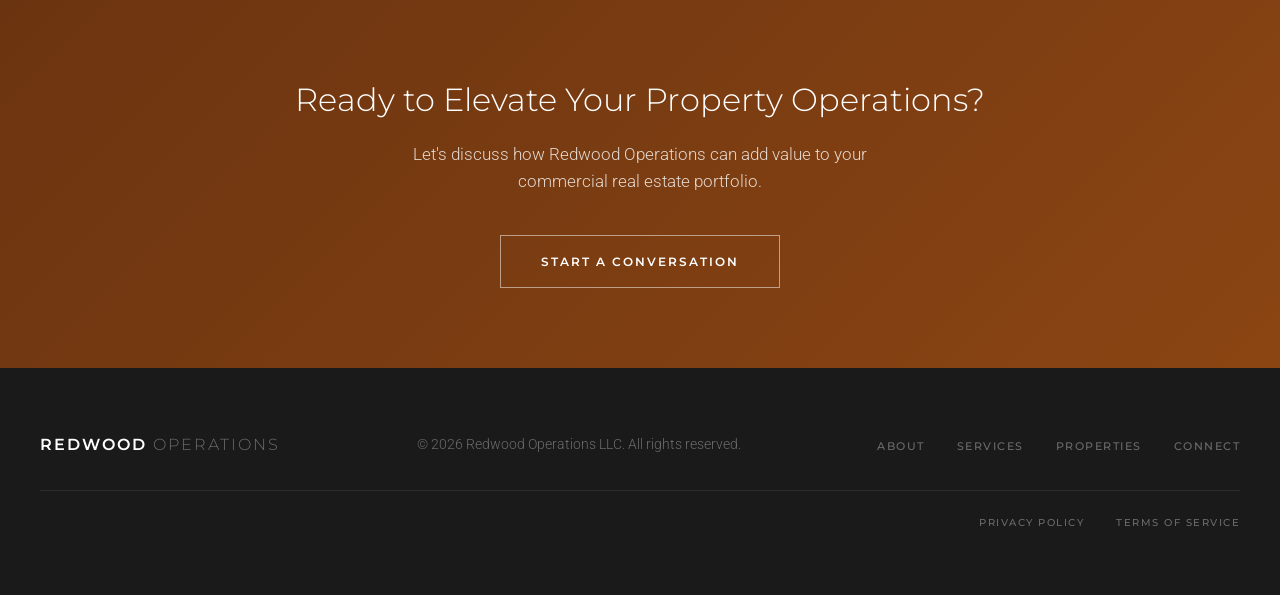
==== commit 72238e85: "Terms of Service page; Privacy Policy and Terms get their own footer row terms.html: who may use the" ====
--- a/index.html
+++ b/index.html
@@ -194,8 +194,11 @@
         <li><a href="services.html">Services</a></li>
         <li><a href="properties.html">Properties</a></li>
         <li><a href="connect.html">Connect</a></li>
-        <li><a href="privacy.html">Privacy</a></li>
       </ul>
+    </div>
+    <div class="footer-legal">
+      <a href="privacy.html">Privacy Policy</a>
+      <a href="terms.html">Terms of Service</a>
     </div>
   </footer>
 
--- a/styles.css
+++ b/styles.css
@@ -1087,6 +1087,48 @@
   color: var(--color-white);
 }
 
+/* Footer legal links (Privacy Policy, Terms of Service) */
+.footer-legal {
+  max-width: 1200px;
+  margin: 2rem auto 0;
+  padding-top: 1.5rem;
+  border-top: 1px solid #2c2c2c;
+  display: flex;
+  justify-content: flex-end;
+  flex-wrap: wrap;
+  gap: 0.5rem 2rem;
+}
+
+.footer-legal a {
+  font-family: var(--font-heading);
+  font-size: 0.65rem;
+  font-weight: 500;
+  letter-spacing: 1.5px;
+  text-transform: uppercase;
+  color: var(--color-mid);
+  text-decoration: none;
+  transition: color 0.3s ease;
+}
+
+.footer-legal a:hover {
+  color: var(--color-white);
+}
+
+/* Legal pages (privacy.html, terms.html) */
+.legal { max-width: 760px; margin: 0 auto; }
+.legal .updated { font-family: var(--font-heading); font-size: 0.75rem; font-weight: 500; letter-spacing: 2px; text-transform: uppercase; color: var(--color-mid); margin-bottom: 2.5rem; }
+.legal h2 { font-family: var(--font-heading); font-size: 1.35rem; font-weight: 600; color: var(--color-dark); margin: 3rem 0 1rem; }
+.legal h3 { font-family: var(--font-heading); font-size: 1.05rem; font-weight: 600; color: var(--color-dark); margin: 2rem 0 0.75rem; }
+.legal p, .legal li { font-size: 1rem; line-height: 1.8; color: var(--color-body); }
+.legal p { margin-bottom: 1rem; }
+.legal ul { list-style: disc; padding-left: 1.25rem; margin-bottom: 1rem; }
+.legal li { margin-bottom: 0.5rem; }
+.legal a { color: var(--color-accent); overflow-wrap: anywhere; }
+.legal a:hover { color: var(--color-accent-dark); }
+.legal code { font-size: 0.85em; background: var(--color-bg-light); padding: 0.1em 0.35em; border-radius: 3px; overflow-wrap: anywhere; }
+.legal .notice { border-left: 2px solid var(--color-accent); background: var(--color-bg-light); padding: 1rem 1.25rem; margin: 1.5rem 0; }
+.legal .notice p { margin: 0; }
+
 /* Responsive */
 @media (max-width: 1024px) {
   .approach-grid {
@@ -1166,6 +1208,10 @@
     gap: 0.75rem 1.5rem;
   }
 
+  .footer-legal {
+    justify-content: center;
+  }
+
   .section {
     padding: 4rem 1.5rem;
   }
